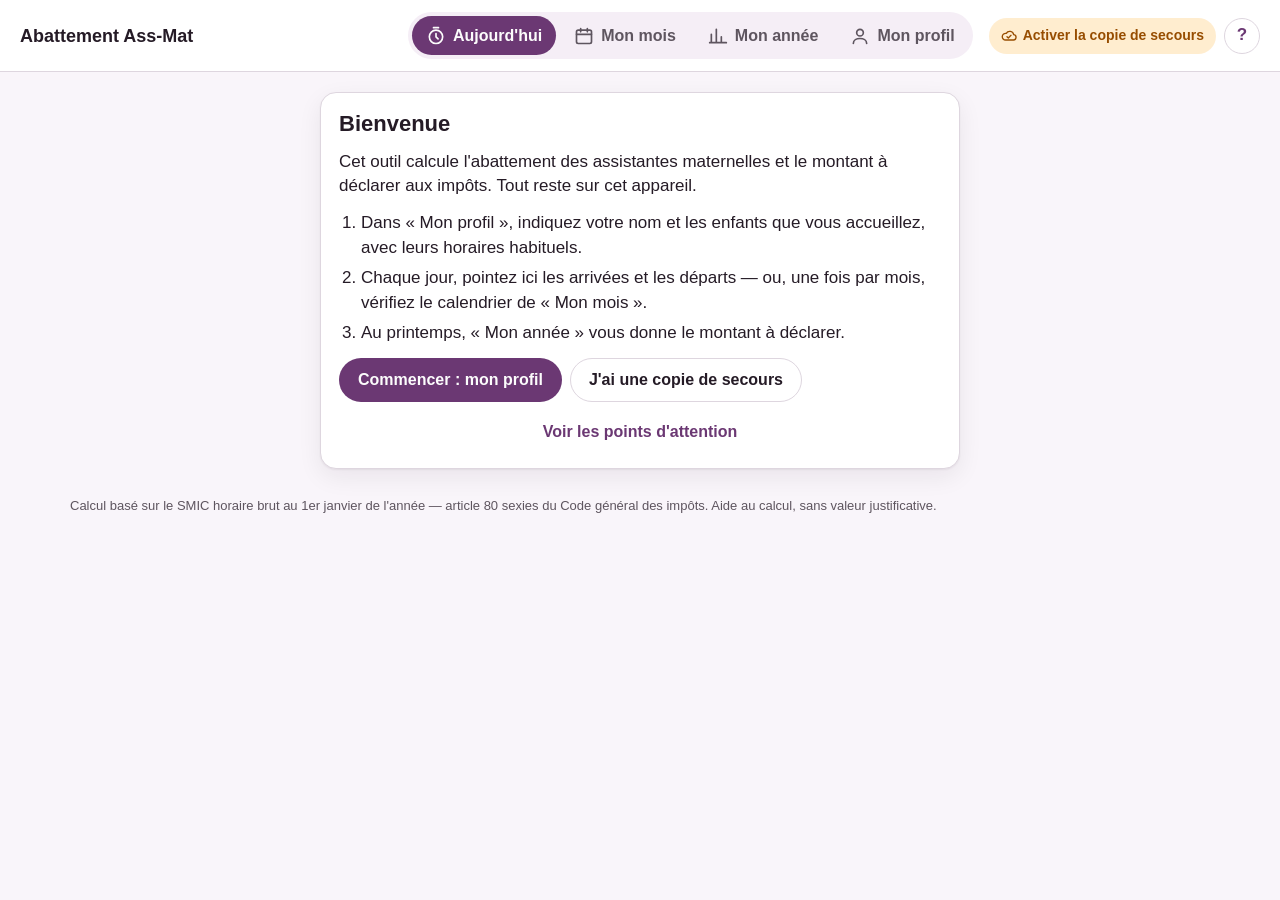
==== index.html @ 83d56698 "feat(fiche): photo de la fiche de présence et « Vérifier le mois » - Mon mois : une fiche recto vers" ====
<!DOCTYPE html>
<html lang="fr">
<head>
  <meta charset="UTF-8" />
  <meta name="viewport" content="width=device-width, initial-scale=1.0, viewport-fit=cover" />
  <title>Abattement Ass-Mat</title>

  <!-- Écran (préfixe = ordre de chargement) ; 90-print.css : documents imprimés -->
  <link rel="stylesheet" href="app/styles/00-vars-base.css" />
  <link rel="stylesheet" href="app/styles/10-shell.css" />
  <link rel="stylesheet" href="app/styles/20-calendar.css" />
  <link rel="stylesheet" href="app/styles/30-month-side.css" />
  <link rel="stylesheet" href="app/styles/35-photos-review.css" />
  <link rel="stylesheet" href="app/styles/40-today.css" />
  <link rel="stylesheet" href="app/styles/50-sheet.css" />
  <link rel="stylesheet" href="app/styles/60-profile-year.css" />
  <link rel="stylesheet" href="app/styles/90-print.css" />

  <!-- PWA : installable, hors-ligne, icônes -->
  <link rel="manifest" href="manifest.webmanifest" />
  <meta name="theme-color" content="#ffffff" media="(prefers-color-scheme: light)" />
  <meta name="theme-color" content="#2b2029" media="(prefers-color-scheme: dark)" />
  <link rel="icon" href="app/assets/icon.svg" type="image/svg+xml" />
  <link rel="apple-touch-icon" href="app/assets/apple-touch-icon.png" />
</head>
<body>

  <!-- En-tête : nom, 4 onglets (ordinateur), copie de secours, aide -->
  <header class="top">
    <span class="brand">Abattement Ass-Mat</span>
    <nav class="tabs" aria-label="Sections">
      <button type="button" data-tab="today">
        <svg class="i" viewBox="0 0 24 24" fill="none" stroke="currentColor" stroke-width="2" stroke-linecap="round" stroke-linejoin="round" aria-hidden="true"><circle cx="12" cy="13" r="8"/><path d="M12 9v4l2.5 2.5M9 2h6"/></svg><span>Aujourd'hui</span>
      </button>
      <button type="button" data-tab="month">
        <svg class="i" viewBox="0 0 24 24" fill="none" stroke="currentColor" stroke-width="2" stroke-linecap="round" stroke-linejoin="round" aria-hidden="true"><rect x="3" y="5" width="18" height="16" rx="2"/><path d="M3 10h18M8 3v4M16 3v4"/></svg><span>Mon mois</span>
      </button>
      <button type="button" data-tab="year">
        <svg class="i" viewBox="0 0 24 24" fill="none" stroke="currentColor" stroke-width="2" stroke-linecap="round" stroke-linejoin="round" aria-hidden="true"><path d="M4 20V10M10 20V4M16 20v-7M22 20H2"/></svg><span>Mon année</span>
      </button>
      <button type="button" data-tab="profile">
        <svg class="i" viewBox="0 0 24 24" fill="none" stroke="currentColor" stroke-width="2" stroke-linecap="round" stroke-linejoin="round" aria-hidden="true"><circle cx="12" cy="8" r="4"/><path d="M4 21c0-4 4-6 8-6s8 2 8 6"/></svg><span>Mon profil</span>
      </button>
    </nav>
    <div class="top-actions">
      <button type="button" class="backup" id="backup-pill">
        <svg viewBox="0 0 24 24" fill="none" stroke="currentColor" stroke-width="2" stroke-linecap="round" stroke-linejoin="round" aria-hidden="true"><path d="M7 18a5 5 0 1 1 .9-9.9A6 6 0 0 1 19 10a4 4 0 0 1-1 8z"/><path d="m9 13 2 2 4-4"/></svg>
        <span class="lbl"></span><span class="lbl-phone"></span>
      </button>
      <button type="button" class="help-btn" id="help-btn" aria-label="Points d'attention" title="Points d'attention">?</button>
    </div>
  </header>

  <!-- Onglet affiché (app/ctrl/*.js) -->
  <main id="main"></main>

  <p class="footer-note">Calcul basé sur le SMIC horaire brut au 1er janvier de l'année — article 80 sexies du Code général des impôts. Aide au calcul, sans valeur justificative.</p>

  <!-- 4 onglets en bas de l'écran (iPhone) -->
  <nav class="bottomtabs" aria-label="Sections">
    <button type="button" data-tab="today">
      <svg viewBox="0 0 24 24" fill="none" stroke="currentColor" stroke-width="2" stroke-linecap="round" stroke-linejoin="round" aria-hidden="true"><circle cx="12" cy="13" r="8"/><path d="M12 9v4l2.5 2.5M9 2h6"/></svg><span>Aujourd'hui</span>
    </button>
    <button type="button" data-tab="month">
      <svg viewBox="0 0 24 24" fill="none" stroke="currentColor" stroke-width="2" stroke-linecap="round" stroke-linejoin="round" aria-hidden="true"><rect x="3" y="5" width="18" height="16" rx="2"/><path d="M3 10h18M8 3v4M16 3v4"/></svg><span>Mon mois</span>
    </button>
    <button type="button" data-tab="year">
      <svg viewBox="0 0 24 24" fill="none" stroke="currentColor" stroke-width="2" stroke-linecap="round" stroke-linejoin="round" aria-hidden="true"><path d="M4 20V10M10 20V4M16 20v-7M22 20H2"/></svg><span>Mon année</span>
    </button>
    <button type="button" data-tab="profile">
      <svg viewBox="0 0 24 24" fill="none" stroke="currentColor" stroke-width="2" stroke-linecap="round" stroke-linejoin="round" aria-hidden="true"><circle cx="12" cy="8" r="4"/><path d="M4 21c0-4 4-6 8-6s8 2 8 6"/></svg><span>Mon profil</span>
    </button>
  </nav>

  <!-- Reprendre une copie de secours (fichier choisi) -->
  <input id="backup-file" type="file" accept=".json,application/json" multiple hidden />
  <input id="photo-file" type="file" accept="image/*" hidden />

  <!-- Document imprimé (seul contenu visible à l'impression, construit au moment d'imprimer) -->
  <div id="print-doc" aria-hidden="true"></div>

  <!-- Modules : l'ordre des <script> fait office de système de modules -->
  <script src="app/config.js"></script>
  <script src="app/lib/utils.js"></script>
  <script src="app/lib/calc.js"></script>
  <script src="app/lib/overtime.js"></script>

  <script src="app/lib/storage/core.js"></script>
  <script src="app/lib/storage/month.js"></script>
  <script src="app/lib/storage/profile.js"></script>
  <script src="app/lib/storage/year-settings.js"></script>
  <script src="app/lib/storage/declared.js"></script>
  <script src="app/lib/storage/sync.js"></script>
  <script src="app/lib/autosave.js"></script>
  <script src="app/lib/image.js"></script>

  <script src="app/lib/compute/children.js"></script>
  <script src="app/lib/compute/year-recap.js"></script>
  <script src="app/lib/compute/month-print.js"></script>
  <script src="app/lib/compute/prefill.js"></script>
  <script src="app/lib/compute/month-view.js"></script>
  <script src="app/lib/compute/punch.js"></script>
  <script src="app/lib/compute/onboarding.js"></script>
  <script src="app/lib/compute/review.js"></script>
  <script src="app/lib/compute/backup-rules.js"></script>
  <script src="app/lib/storage/device.js"></script>
  <script src="app/lib/storage/fiches.js"></script>

  <!-- Rendu (DOM uniquement, jamais de calcul) -->
  <script src="app/lib/render/dom.js"></script>
  <script src="app/lib/render/format.js"></script>
  <script src="app/lib/render/sheet.js"></script>
  <script src="app/lib/render/photo-viewer.js"></script>
  <script src="app/lib/render/overtime-view.js"></script>
  <script src="app/lib/render/calendar.js"></script>
  <script src="app/lib/render/month-panel.js"></script>
  <script src="app/lib/render/fiche-card.js"></script>
  <script src="app/lib/render/review.js"></script>
  <script src="app/lib/render/day-kid.js"></script>
  <script src="app/lib/render/day-sheet.js"></script>
  <script src="app/lib/render/punch-card.js"></script>
  <script src="app/lib/render/today.js"></script>
  <script src="app/lib/render/profile-child.js"></script>
  <script src="app/lib/render/profile.js"></script>
  <script src="app/lib/render/year-view.js"></script>
  <script src="app/lib/render/prepare-year.js"></script>
  <script src="app/lib/render/backup.js"></script>
  <script src="app/lib/render/print-common.js"></script>
  <script src="app/lib/render/print-month.js"></script>
  <script src="app/lib/render/print-year.js"></script>
  <script src="app/lib/render/print-full-year.js"></script>
  <script src="app/lib/render/print-photo.js"></script>

  <!-- Écrans : état, données, gestes -->
  <script src="app/ctrl/ctx.js"></script>
  <script src="app/ctrl/backup.js"></script>
  <script src="app/ctrl/backup-send.js"></script>
  <script src="app/ctrl/backup-folder.js"></script>
  <script src="app/ctrl/backup-import.js"></script>
  <script src="app/ctrl/photos.js"></script>
  <script src="app/ctrl/print.js"></script>
  <script src="app/ctrl/day.js"></script>
  <script src="app/ctrl/review.js"></script>
  <script src="app/ctrl/month-calendar.js"></script>
  <script src="app/ctrl/month.js"></script>
  <script src="app/ctrl/today.js"></script>
  <script src="app/ctrl/profile.js"></script>
  <script src="app/ctrl/profile-edit.js"></script>
  <script src="app/ctrl/year.js"></script>
  <script src="app/app.js"></script>
</body>
</html>
---- app/styles/00-vars-base.css ----
/* ============================================================================
   00-vars-base.css — Couleurs, textes et composants communs
   ----------------------------------------------------------------------------
   Refonte « calendrier » (lot 12, maquette validée le 2026-09-29) : teinte
   Prune (--hue 322) sur fonds OPAQUES — plus de verre ni de flou (lisibilité,
   sobriété). Mode sombre automatique (réglage du téléphone / de l'ordinateur).
   Règle : aucune couleur en dur dans les autres feuilles — uniquement ces
   jetons et ces composants (.card, .btn, .btn-primary, .btn-quiet, .chip…).
   ========================================================================== */

:root{
  --hue: 322;
  --bg: oklch(97.4% .008 var(--hue));
  --surface: oklch(100% 0 0);
  --surface-2: oklch(95.8% .013 var(--hue));
  --ink: oklch(24% .025 var(--hue));
  --muted: oklch(46% .02 var(--hue));
  --line: oklch(88.5% .014 var(--hue));
  --accent: oklch(43% .11 var(--hue));
  --accent-ink: oklch(99% 0 0);
  --accent-soft: oklch(93.5% .035 var(--hue));
  --ok: oklch(46% .12 152);
  --ok-soft: oklch(94.5% .04 152);
  --warn: oklch(50% .13 60);
  --warn-soft: oklch(95.5% .045 75);
  --off: oklch(91.5% .006 var(--hue));
  --scrim: oklch(15% .02 var(--hue) / .45);
  --shadow: 0 1px 2px oklch(20% .02 var(--hue) / .06), 0 8px 24px oklch(20% .02 var(--hue) / .07);
  --shadow-lg: 0 20px 60px oklch(10% .02 var(--hue) / .35);
  --font: -apple-system, BlinkMacSystemFont, "Segoe UI", Roboto, "Helvetica Neue", Arial, sans-serif;
  --r: 16px;
  --r-sm: 10px;
  --maxw: 1180px;
  color-scheme: light;
}
@media (prefers-color-scheme: dark){
  :root{
    --bg: oklch(18.5% .015 var(--hue)); --surface: oklch(23.5% .018 var(--hue)); --surface-2: oklch(27.5% .02 var(--hue));
    --ink: oklch(94% .01 var(--hue)); --muted: oklch(73% .02 var(--hue)); --line: oklch(34% .02 var(--hue));
    --accent: oklch(76% .11 var(--hue)); --accent-ink: oklch(20% .03 var(--hue)); --accent-soft: oklch(33% .06 var(--hue));
    --ok: oklch(78% .13 152); --ok-soft: oklch(30% .05 152); --warn: oklch(82% .12 75); --warn-soft: oklch(32% .05 75);
    --off: oklch(28% .01 var(--hue)); --scrim: oklch(5% .01 var(--hue) / .6);
    --shadow: 0 1px 2px oklch(0% 0 0 / .3), 0 8px 24px oklch(0% 0 0 / .25);
    color-scheme: dark;
  }
}

*{ box-sizing: border-box; }
/* L'attribut `hidden` gagne toujours, même sur un composant qui fixe son display. */
[hidden]{ display: none !important; }

html, body{ margin: 0; padding: 0; }
body{ background: var(--bg); color: var(--ink); font-family: var(--font); font-size: 17px; line-height: 1.45; }
button, input, select{ font: inherit; color: inherit; }
button{ cursor: pointer; }
p{ margin: 0; }
h2{ margin: 0; font-size: 22px; line-height: 1.2; text-wrap: balance; }
h3{ margin: 0; font-size: 18px; line-height: 1.3; }
:is(button, input, select, summary, [tabindex]):focus-visible{ outline: 3px solid var(--accent); outline-offset: 2px; }

.num{ font-variant-numeric: tabular-nums; }
.muted{ color: var(--muted); }
.small{ font-size: 15px; }
.row{ display: flex; flex-wrap: wrap; gap: 8px; align-items: center; }
.big{ font-size: 30px; font-weight: 800; line-height: 1.1; }
.eyebrow{ font-size: 13px; font-weight: 700; letter-spacing: .06em; text-transform: uppercase; color: var(--muted); }
svg.i{ width: 20px; height: 20px; flex: 0 0 auto; }

.card{ background: var(--surface); border: 1px solid var(--line); border-radius: var(--r); padding: 18px; box-shadow: var(--shadow); min-width: 0; display: grid; gap: 10px; align-content: start; }
.card.banner{ background: var(--warn-soft); border-color: transparent; }

/* --- Boutons --------------------------------------------------------------- */
.btn{ display: inline-flex; align-items: center; justify-content: center; gap: 8px; min-height: 44px; padding: 0 18px; border-radius: 999px; border: 1px solid var(--line); background: var(--surface); font-weight: 650; font-size: 16px; text-align: center; }
.btn:hover{ background: var(--surface-2); }
.btn svg{ width: 18px; height: 18px; flex: 0 0 auto; }
.btn-primary{ background: var(--accent); color: var(--accent-ink); border-color: transparent; }
.btn-primary:hover{ background: var(--accent); filter: brightness(1.08); }
.btn[disabled]{ opacity: .45; cursor: not-allowed; }
.btn-quiet{ border: 0; background: transparent; color: var(--accent); padding: 0 8px; min-height: 36px; }
.btn-quiet:hover{ background: var(--accent-soft); }
.btn-big{ min-height: 56px; font-size: 18px; padding: 0 26px; }
.link{ border: 0; background: transparent; color: var(--muted); font-size: 15px; text-decoration: underline; padding: 4px; }

/* --- Pastilles d'état ------------------------------------------------------ */
.chip{ display: inline-flex; align-items: center; gap: 6px; border-radius: 999px; padding: 4px 11px; font-size: 14px; font-weight: 700; white-space: nowrap; }
.chip.done{ background: var(--ok-soft); color: var(--ok); }
.chip.check, .chip.pay, .chip.ready{ background: var(--warn-soft); color: var(--warn); }
.chip.empty, .chip.future{ background: var(--surface-2); color: var(--muted); }

/* --- Champs ---------------------------------------------------------------- */
input[type="time"], input[type="date"], input[type="text"], select{ border: 1px solid var(--line); border-radius: var(--r-sm); padding: 8px 10px; background: var(--surface); font-size: 17px; min-width: 0; }
.field{ display: grid; gap: 4px; }
.field label{ font-weight: 650; font-size: 15px; }
.field .help{ font-size: 14px; color: var(--muted); }
.fields{ display: grid; grid-template-columns: repeat(auto-fit, minmax(170px, 1fr)); gap: 10px; }
.fields input{ width: 100%; }
.check{ display: flex; gap: 10px; align-items: flex-start; font-size: 16px; }
.check input{ width: 20px; height: 20px; margin-top: 2px; accent-color: var(--accent); flex: 0 0 auto; }
.money{ display: flex; align-items: center; border: 1px solid var(--line); border-radius: var(--r-sm); background: var(--surface); padding: 0 12px; }
.money input{ border: 0; background: transparent; padding: 10px 0; width: 100%; min-width: 0; font-size: 17px; outline: none; }
.money:focus-within{ outline: 3px solid var(--accent); outline-offset: 1px; }
.money span{ white-space: nowrap; color: var(--muted); }
.parsed{ font-size: 14px; color: var(--ok); font-weight: 600; min-height: 1.2em; }
.parsed.err{ color: var(--warn); }

dl.kv{ display: grid; grid-template-columns: minmax(0, 1fr) auto; gap: 6px 12px; margin: 0; font-size: 15px; }
dl.kv dt{ color: var(--muted); }
dl.kv dd{ margin: 0; font-weight: 650; text-align: right; }

.sr-only{ position: absolute !important; width: 1px !important; height: 1px !important; padding: 0 !important; margin: -1px !important; overflow: hidden !important; clip: rect(0, 0, 0, 0) !important; white-space: nowrap !important; border: 0 !important; }
---- app/styles/10-shell.css ----
/* ============================================================================
   10-shell.css — En-tête, 4 onglets, zone principale
   ----------------------------------------------------------------------------
   Ordinateur : onglets en haut. iPhone (≤ 640 px) : onglets en bas, fixés,
   au-dessus de la barre d'accueil (safe-area).
   ========================================================================== */

.top{ position: sticky; top: 0; z-index: 20; display: flex; align-items: center; gap: 16px; padding: 12px 20px; padding-top: calc(12px + env(safe-area-inset-top, 0px)); border-bottom: 1px solid var(--line); background: var(--surface); flex-wrap: wrap; }
.brand{ font-weight: 800; font-size: 18px; margin-right: auto; }
.tabs{ display: flex; gap: 4px; background: var(--surface-2); padding: 4px; border-radius: 999px; flex-wrap: wrap; }
.tabs button{ display: inline-flex; align-items: center; gap: 7px; border: 0; background: transparent; padding: 8px 14px; border-radius: 999px; font-weight: 650; font-size: 16px; color: var(--muted); }
.tabs button[aria-current="page"]{ background: var(--accent); color: var(--accent-ink); }
.top-actions{ display: flex; align-items: center; gap: 8px; }

.backup{ display: inline-flex; align-items: center; gap: 6px; font-size: 14px; font-weight: 600; color: var(--ok); background: var(--ok-soft); border: 0; border-radius: 999px; padding: 6px 12px; min-height: 36px; }
.backup svg{ width: 16px; height: 16px; flex: 0 0 auto; }
.backup.is-warn{ color: var(--warn); background: var(--warn-soft); }
.backup .lbl-phone{ display: none; }
.help-btn{ width: 36px; height: 36px; border-radius: 50%; border: 1px solid var(--line); background: var(--surface); font-weight: 800; color: var(--accent); }

main{ max-width: var(--maxw); margin: 0 auto; padding: 20px; display: grid; gap: 18px; align-content: start; }
.bottomtabs{ display: none; }

.footer-note{ max-width: var(--maxw); margin: 0 auto; padding: 8px 20px 28px; color: var(--muted); font-size: 13px; }
/* Mise en route, vérification du mois : plein écran, sans les onglets. */
body.is-focus .top .tabs, body.is-focus .bottomtabs{ display: none; }

@media (max-width: 640px){
  .top{ padding: 10px 14px; padding-top: calc(10px + env(safe-area-inset-top, 0px)); gap: 10px; }
  .top .tabs{ display: none; }
  .backup .lbl{ display: none; }
  .backup .lbl-phone{ display: inline; font-size: 13px; }
  main{ padding: 14px 12px calc(96px + env(safe-area-inset-bottom, 0px)); gap: 14px; }
  .card{ padding: 14px; }
  h2{ font-size: 21px; }
  .footer-note{ display: none; }
  .bottomtabs{ display: grid; grid-template-columns: repeat(4, 1fr); position: fixed; left: 0; right: 0; bottom: 0; z-index: 20; background: var(--surface); border-top: 1px solid var(--line); padding: 6px 4px calc(6px + env(safe-area-inset-bottom, 0px)); }
  .bottomtabs button{ border: 0; background: transparent; display: grid; justify-items: center; gap: 2px; padding: 6px 2px; font-size: 12.5px; font-weight: 650; color: var(--muted); border-radius: 10px; }
  .bottomtabs button svg{ width: 24px; height: 24px; }
  .bottomtabs button[aria-current="page"]{ color: var(--accent); }
  body.is-focus main{ padding-bottom: calc(16px + env(safe-area-inset-bottom, 0px)); }
}
---- app/styles/20-calendar.css ----
/* ============================================================================
   20-calendar.css — Mon mois : calendrier (lundi → vendredi + samedis saisis)
   ----------------------------------------------------------------------------
   Chaque jour montre ce qui diffère des horaires habituels. Sur iPhone, les
   prénoms deviennent des pastilles d'initiales.
   ========================================================================== */

.month-layout{ display: grid; grid-template-columns: minmax(0, 1fr) 340px; gap: 18px; align-items: start; }
.month-head{ display: flex; align-items: center; gap: 10px; flex-wrap: wrap; }
.month-head h2{ min-width: 0; }
.month-head .chip{ margin-left: auto; }
.nav-btn{ width: 44px; height: 44px; border-radius: 50%; border: 1px solid var(--line); background: var(--surface); display: inline-grid; place-items: center; }
.nav-btn svg{ width: 20px; height: 20px; }
.nav-btn[disabled]{ opacity: .35; cursor: not-allowed; }

.legend{ display: flex; flex-wrap: wrap; gap: 6px 16px; font-size: 14px; color: var(--muted); }
.legend span{ display: inline-flex; align-items: center; gap: 6px; }
.sw{ width: 14px; height: 14px; border-radius: 4px; border: 1px solid var(--line); background: var(--surface); display: inline-block; }
.sw.mod{ border: 2px solid var(--accent); }
.sw.pt{ background: var(--ok-soft); border-color: var(--ok); }
.sw.off{ background: repeating-linear-gradient(135deg, var(--off) 0 3px, var(--surface) 3px 6px); }
.sw.fer{ background: var(--warn-soft); }

.dow{ display: grid; grid-template-columns: repeat(5, minmax(0, 1fr)); gap: 8px; font-size: 14px; font-weight: 700; color: var(--muted); text-transform: uppercase; letter-spacing: .05em; padding: 4px 2px 0; }
.week{ display: grid; gap: 6px; }
.week-head{ display: flex; align-items: center; justify-content: space-between; gap: 8px; font-size: 15px; color: var(--muted); min-height: 36px; }
.week-head b{ color: var(--ink); font-weight: 650; }
.short{ display: none; }
.days{ display: grid; grid-template-columns: repeat(5, minmax(0, 1fr)); gap: 8px; }

.day{ text-align: left; border: 1px solid var(--line); background: var(--surface); border-radius: 12px; padding: 8px 10px 10px; min-height: 92px; display: flex; flex-direction: column; gap: 3px; min-width: 0; }
.day:hover{ border-color: var(--accent); }
.day .n{ font-weight: 800; font-size: 18px; display: flex; align-items: center; gap: 6px; flex-wrap: wrap; }
.tag{ font-size: 12.5px; font-weight: 700; color: var(--accent); background: var(--accent-soft); border-radius: 6px; padding: 1px 6px; }
.tag.pt{ color: var(--ok); background: var(--ok-soft); }
.tag.now{ color: var(--warn); background: var(--warn-soft); }
.tag.plan{ color: var(--muted); background: var(--surface-2); }
.day .kl{ font-size: 14px; line-height: 1.3; white-space: nowrap; overflow: hidden; text-overflow: ellipsis; }
.day .kl.abs, .day .kl.meet{ color: var(--muted); }
.day .kl.chg{ color: var(--accent); font-weight: 650; }
.day .sub{ font-size: 13.5px; color: var(--muted); }
.day .dots{ display: none; gap: 3px; flex-wrap: wrap; justify-content: center; }
.dot{ width: 22px; height: 22px; border-radius: 50%; display: inline-grid; place-items: center; font-size: 12px; font-weight: 800; background: var(--surface-2); color: var(--ink); }
.dot.chg{ background: var(--accent); color: var(--accent-ink); }
.dot.abs{ background: transparent; border: 1.5px dashed var(--muted); color: var(--muted); }
.dot.rel{ background: transparent; border: 1.5px solid var(--accent); color: var(--accent); }
.day.is-mod{ border: 2px solid var(--accent); padding: 7px 9px 9px; }
.day.is-pt{ border-color: var(--ok); }
.day.is-future{ opacity: .7; }
.day.is-off{ background: repeating-linear-gradient(135deg, var(--off) 0 8px, var(--surface) 8px 16px); }
.day.is-fer{ background: var(--warn-soft); }
.day.pad{ visibility: hidden; }

.saturdays{ display: grid; gap: 6px; }
.saturdays .days{ grid-template-columns: repeat(auto-fill, minmax(150px, 1fr)); }
.empty-month{ text-align: center; padding: 26px 12px; display: grid; gap: 12px; justify-items: center; }
.empty-month p{ max-width: 48ch; }

@media (max-width: 900px){
  .month-layout{ grid-template-columns: minmax(0, 1fr); }
}
@media (max-width: 640px){
  .days, .dow{ gap: 5px; }
  .day{ min-height: 64px; padding: 6px 4px 8px; align-items: center; text-align: center; }
  .day.is-mod{ padding: 5px 3px 7px; }
  .day .n{ font-size: 17px; justify-content: center; }
  .day .tag, .day .kl{ display: none; }
  .day .dots{ display: flex; }
  .day .sub{ font-size: 12px; line-height: 1.2; }
  .dow{ font-size: 13px; text-align: center; }
  .long{ display: none; }
  .short{ display: inline; }
  .legend{ font-size: 13.5px; gap: 4px 12px; }
}
---- app/styles/30-month-side.css ----
/* ============================================================================
   30-month-side.css — Mon mois : colonne « À faire », résultat, heures sup.
   ========================================================================== */

.side{ display: grid; gap: 16px; position: sticky; top: 84px; }
.step{ display: grid; grid-template-columns: 30px minmax(0, 1fr); gap: 10px; align-items: start; }
.step .mk{ width: 30px; height: 30px; border-radius: 50%; display: grid; place-items: center; font-weight: 800; font-size: 15px; background: var(--surface-2); color: var(--muted); }
.step.is-done .mk{ background: var(--ok); color: var(--surface); }
.step .body{ display: grid; gap: 6px; min-width: 0; }
.step .body > p{ font-size: 15px; color: var(--muted); }

/* --- Explication des heures supplémentaires -------------------------------- */
.why{ border-radius: 12px; background: var(--surface-2); padding: 10px 12px; font-size: 15px; display: grid; gap: 4px; }
.why.is-hs{ background: var(--warn-soft); }
.why .verdict{ font-weight: 700; }
.why.is-hs .verdict{ color: var(--warn); }
details.hsd summary{ cursor: pointer; font-weight: 650; color: var(--accent); font-size: 15px; }
.hsday{ display: grid; gap: 4px; padding: 10px 0; border-top: 1px solid var(--line); font-size: 15px; }
.hsday .hd{ display: flex; justify-content: space-between; gap: 10px; font-weight: 650; }
.hsday .hd .v{ white-space: nowrap; }
.hsday .hd .v.has{ color: var(--warn); }
.hsday .ln{ color: var(--muted); font-size: 14.5px; }

@media (max-width: 900px){
  .side{ position: static; }
}
---- app/styles/35-photos-review.css ----
/* ============================================================================
   35-photos-review.css — Photos de la fiche de présence, « Vérifier le mois »
   ----------------------------------------------------------------------------
   Miniatures recto / verso (Mon mois), visionneuse avec zoom, vérification
   semaine par semaine : la photo à gauche sur ordinateur, au-dessus sur
   iPhone. Uniquement les jetons de 00-vars-base.css.
   ========================================================================== */

/* --- Fiche du mois : une ligne par face --------------------------------------- */
.fslot{ display: flex; gap: 12px; align-items: flex-start; }
.fslot-txt{ display: grid; gap: 4px; min-width: 0; }
.fthumb{ width: 72px; height: 92px; border-radius: 8px; border: 1px solid var(--line); overflow: hidden; flex: 0 0 auto; padding: 0; background: var(--surface-2); }
.fthumb img{ width: 100%; height: 100%; object-fit: cover; display: block; }
.fthumb.is-empty{ display: grid; place-items: center; color: var(--muted); }
.fthumb.is-empty svg{ width: 26px; height: 26px; }

/* --- Visionneuse : glisser pour déplacer, pincer ou − / + pour zoomer --------- */
.pv{ display: grid; gap: 6px; min-width: 0; }
.pv-pane{ overflow: auto; max-height: 62vh; border-radius: var(--r-sm); background: var(--surface-2); touch-action: pan-x pan-y; overscroll-behavior: contain; }
.pv-pane img{ display: block; width: 100%; max-width: none; user-select: none; -webkit-user-select: none; }
.pv-tools{ display: flex; align-items: center; justify-content: center; gap: 10px; }
.pv-btn{ width: 44px; height: 44px; border-radius: 50%; border: 1px solid var(--line); background: var(--surface); font-size: 22px; font-weight: 700; line-height: 1; }
.pv-zoom{ min-width: 4.5em; text-align: center; font-size: 14px; color: var(--muted); }
.pv-full .pv-pane{ max-height: 72vh; }

/* --- Choix à deux ou trois boutons (recto / verso, haut / bas) --------------- */
.seg{ display: inline-flex; background: var(--surface-2); border-radius: 999px; padding: 3px; }
.seg button{ border: 0; background: transparent; border-radius: 999px; padding: 6px 14px; min-height: 36px; font-weight: 650; font-size: 15px; color: var(--muted); }
.seg button[aria-pressed="true"]{ background: var(--surface); color: var(--ink); box-shadow: var(--shadow); }

/* --- Vérifier le mois ---------------------------------------------------------- */
.rv{ display: grid; gap: 14px; min-width: 0; }
.rv-head{ display: grid; gap: 6px; }
.rv-row{ display: flex; justify-content: space-between; align-items: center; gap: 8px; }
.rv-bars{ display: grid; gap: 4px; }
.rv-bars span{ height: 5px; border-radius: 3px; background: var(--surface-2); }
.rv-bars span.on{ background: var(--accent); }
.rv-body{ display: grid; grid-template-columns: minmax(0, 1.1fr) minmax(0, 1fr); gap: 16px; align-items: start; }
.rv-photo{ display: grid; gap: 8px; background: var(--surface); border: 1px solid var(--line); border-radius: var(--r); padding: 10px; position: sticky; top: 84px; min-width: 0; }
.rv-tools{ display: flex; justify-content: space-between; gap: 6px; flex-wrap: wrap; }
.rv-missing{ display: grid; gap: 10px; justify-items: start; padding: 12px 4px; }
.rv-list{ display: grid; gap: 8px; align-content: start; min-width: 0; }
.rv-day{ display: grid; grid-template-columns: 7em minmax(0, 1fr) auto; gap: 8px; align-items: center; min-height: 52px; text-align: left; border: 1px solid var(--line); background: var(--surface); border-radius: 12px; padding: 10px 12px; font-size: 15px; }
.rv-day:hover{ background: var(--surface-2); }
.rv-day.is-mod{ border: 2px solid var(--accent); padding: 9px 11px; }
.rv-d{ font-weight: 800; }
.rv-tag{ font-size: 12px; font-weight: 700; color: var(--accent); }
.rv-foot{ display: flex; justify-content: flex-end; gap: 8px; flex-wrap: wrap; }
.rv-end{ max-width: 560px; width: 100%; margin: 0 auto; }

@media (max-width: 640px){
  .rv-body{ grid-template-columns: minmax(0, 1fr); gap: 12px; }
  .rv-photo{ position: static; padding: 8px; }
  .rv-photo .pv-pane{ max-height: 40vh; }
  .rv-day{ grid-template-columns: 5.6em minmax(0, 1fr) auto; }
  .rv-foot{ display: grid; }
  .rv-foot .btn-primary{ order: -1; }
}
---- app/styles/40-today.css ----
/* ============================================================================
   40-today.css — Aujourd'hui : la pointeuse
   ========================================================================== */

.today{ display: grid; gap: 14px; max-width: 640px; width: 100%; margin: 0 auto; }
.clockbar{ display: flex; align-items: baseline; gap: 12px; flex-wrap: wrap; }
.clock{ font-size: 30px; font-weight: 800; font-variant-numeric: tabular-nums; }
.pk{ display: grid; gap: 10px; }
.pk-top{ display: flex; align-items: baseline; gap: 10px; flex-wrap: wrap; }
.pk-top b{ font-size: 20px; }
.pk-top .muted{ font-size: 15px; }
.pk .times{ display: flex; align-items: center; gap: 8px; flex-wrap: wrap; font-size: 16px; }
.pk.is-abs{ background: var(--surface-2); }
.rel-form{ display: flex; gap: 8px; flex-wrap: wrap; align-items: center; }
.rel-form input{ flex: 1 1 160px; }
.welcome{ display: grid; gap: 12px; }
.welcome ol{ margin: 0; padding-left: 22px; display: grid; gap: 6px; }

@media (max-width: 640px){
  .clock{ font-size: 26px; }
}
---- app/styles/50-sheet.css ----
/* ============================================================================
   50-sheet.css — Fenêtres (fiche du jour, préparer l'année, copie de
   secours, points d'attention) et message du bas
   ----------------------------------------------------------------------------
   Ordinateur : fenêtre centrée. iPhone : feuille qui monte du bas.
   ========================================================================== */

.scrim{ position: fixed; inset: 0; background: var(--scrim); z-index: 40; }
.dlg{ position: fixed; z-index: 41; left: 50%; top: 50%; transform: translate(-50%, -50%); width: min(580px, calc(100vw - 32px)); max-height: calc(100vh - 48px); overflow-y: auto; background: var(--surface); border-radius: 20px; box-shadow: var(--shadow-lg); padding: 20px; display: grid; gap: 14px; }
.dlg:focus{ outline: none; }
.dlg-body{ display: grid; gap: 14px; min-width: 0; }
.dlg.is-wide{ width: min(880px, calc(100vw - 32px)); }
.dlg-head{ display: flex; align-items: center; gap: 10px; }
.dlg-head h3{ font-size: 21px; margin-right: auto; }
.close{ width: 40px; height: 40px; border-radius: 50%; border: 1px solid var(--line); background: var(--surface); display: grid; place-items: center; flex: 0 0 auto; }
.close svg{ width: 18px; height: 18px; }
.dlg-foot{ display: flex; justify-content: space-between; align-items: center; gap: 10px; flex-wrap: wrap; border-top: 1px solid var(--line); padding-top: 12px; }
.dlg iframe{ width: 100%; height: min(70vh, 720px); border: 0; display: block; }
.hr{ border: 0; border-top: 1px solid var(--line); margin: 4px 0; width: 100%; }
.ios-steps{ margin: 0; padding-left: 22px; display: grid; gap: 8px; font-size: 16px; }

/* --- Fiche du jour : un bloc par enfant ------------------------------------ */
.kid{ border: 1px solid var(--line); border-radius: 14px; padding: 12px 14px; display: grid; gap: 10px; }
.kid-top{ display: flex; align-items: center; gap: 10px; flex-wrap: wrap; }
.kid-top b{ font-size: 18px; margin-right: auto; }
.kid .calc{ font-size: 15px; color: var(--muted); }
.kid .calc b{ color: var(--ink); }
.kid .usual{ font-size: 14px; color: var(--accent); }
.kid .warn-line, .warn-line{ font-size: 15px; color: var(--warn); font-weight: 650; }
.pa{ display: inline-flex; background: var(--surface-2); border-radius: 999px; padding: 3px; }
.pa button{ border: 0; background: transparent; border-radius: 999px; padding: 6px 14px; font-weight: 650; font-size: 15px; color: var(--muted); }
.pa button[aria-pressed="true"]{ background: var(--surface); color: var(--ink); box-shadow: var(--shadow); }
.slot{ display: flex; align-items: center; gap: 8px; flex-wrap: wrap; }

/* --- Message du bas (avec « Annuler ») ------------------------------------- */
.toast{ position: fixed; left: 50%; transform: translateX(-50%); bottom: calc(24px + env(safe-area-inset-bottom, 0px)); z-index: 50; background: var(--ink); color: var(--bg); border-radius: 14px; padding: 12px 14px 12px 18px; display: flex; align-items: center; gap: 12px; box-shadow: var(--shadow); width: max-content; max-width: calc(100vw - 32px); font-size: 15px; }
.toast button{ border: 0; background: transparent; color: var(--bg); font-weight: 800; text-decoration: underline; padding: 6px; white-space: nowrap; }

@media (max-width: 640px){
  .dlg, .dlg.is-wide{ left: 0; right: 0; top: auto; bottom: 0; transform: none; width: 100%; max-height: 90vh; border-radius: 22px 22px 0 0; padding: 16px 14px calc(16px + env(safe-area-inset-bottom, 0px)); }
  .toast{ bottom: calc(84px + env(safe-area-inset-bottom, 0px)); }
}
---- app/styles/60-profile-year.css ----
/* ============================================================================
   60-profile-year.css — Mon profil et Mon année
   ========================================================================== */

/* --- Mon profil ------------------------------------------------------------ */
.two{ display: grid; grid-template-columns: repeat(2, minmax(0, 1fr)); gap: 18px; }
.tpl{ width: 100%; border-collapse: collapse; font-size: 15px; }
.tpl th, .tpl td{ padding: 7px 8px; border-bottom: 1px solid var(--line); text-align: left; white-space: nowrap; }
.tpl th{ color: var(--muted); font-weight: 650; }
.scroll-x{ overflow-x: auto; }
.child{ border: 1px solid var(--line); border-radius: 14px; padding: 14px; display: grid; gap: 10px; }
.child.is-gone{ background: var(--surface-2); }
.child-top{ display: flex; align-items: baseline; gap: 10px; flex-wrap: wrap; }
.child-top b{ font-size: 19px; }
.hist{ font-size: 14.5px; color: var(--muted); }
.hist.next{ color: var(--accent); }
.edit{ border-top: 1px dashed var(--line); padding-top: 10px; display: grid; gap: 10px; }
.wk{ display: grid; grid-template-columns: 90px repeat(2, minmax(0, 150px)); gap: 6px 8px; align-items: center; font-size: 15px; }
.plain{ margin: 0; padding-left: 20px; font-size: 15px; }
.plain li{ margin: 4px 0; }

/* --- Mon année ------------------------------------------------------------- */
.years{ display: flex; gap: 8px; flex-wrap: wrap; }
.years .btn[aria-pressed="true"]{ background: var(--accent); color: var(--accent-ink); border-color: transparent; }
.declare{ display: grid; gap: 8px; background: var(--accent); color: var(--accent-ink); border-radius: var(--r); padding: 22px; box-shadow: var(--shadow); }
.declare .eyebrow{ color: inherit; opacity: .85; }
.declare .amt{ font-size: clamp(34px, 6vw, 46px); font-weight: 800; line-height: 1.05; }
.declare p{ max-width: 62ch; }
.declare .box{ display: inline-block; border: 2px solid currentColor; border-radius: 8px; padding: 0 8px; font-weight: 800; }
.declare .check input{ accent-color: var(--accent-ink); }
.tiles{ display: grid; grid-template-columns: repeat(4, minmax(0, 1fr)); gap: 10px; }
.tile{ text-align: left; border: 1px solid var(--line); background: var(--surface); border-radius: 14px; padding: 12px 14px; display: grid; gap: 6px; min-width: 0; align-content: start; }
.tile:hover{ border-color: var(--accent); }
.tile .mn{ font-weight: 750; }
.tile .fig{ font-size: 14px; color: var(--muted); }
.tile.is-cur{ border: 2px solid var(--accent); padding: 11px 13px; }
.compare{ display: grid; grid-template-columns: repeat(2, minmax(0, 1fr)); gap: 10px; }
.regime{ border: 1px solid var(--line); border-radius: 14px; padding: 12px 14px; display: grid; gap: 4px; }
.regime.is-win{ border: 2px solid var(--ok); background: var(--ok-soft); }
.regime .v{ font-size: 22px; font-weight: 800; }

@media (max-width: 640px){
  .two, .compare{ grid-template-columns: minmax(0, 1fr); }
  .tiles{ grid-template-columns: repeat(2, minmax(0, 1fr)); }
  .wk{ grid-template-columns: 70px repeat(2, minmax(0, 1fr)); }
}
---- app/styles/90-print.css ----
/* ============================================================================
   90-print.css — Impression / PDF
   ----------------------------------------------------------------------------
   Principe : on n'imprime plus l'écran. app.js génère un document dédié dans
   #print-doc (relevé mensuel ou récap annuel selon la vue), seul contenu
   visible à l'impression. À l'écran, #print-doc est masqué.
   ========================================================================== */

/* Écran : le gabarit n'existe qu'à l'impression */
#print-doc{ display: none; }

@media print{

  @page{
    size: A4;
    margin: 14mm 12mm;
  }

  /* Toute l'application disparaît ; seul le document reste */
  body > :not(#print-doc){ display: none !important; }
  #print-doc{ display: block !important; }

  html, body{
    background: #fff;
    font-size: 12.5px;
  }

  /* --- Feuille ------------------------------------------------------------ */

  #print-doc .sheet{
    font-family: Charter, Georgia, "Times New Roman", serif;
    font-size: 12.5px;
    line-height: 1.45;
    color: #111;
  }

  /* Plusieurs .sheet (dossier complet, ou relevé suivi des photos de la
     fiche de présence) : une par page. */
  #print-doc .sheet + .sheet{
    break-before: page;
    page-break-before: always;
  }

  #print-doc .num{ font-variant-numeric: tabular-nums; }

  /* Photo de la fiche de présence (render/print-photo.js) */
  #print-doc .sheet-photo img{
    display: block;
    width: 100%;
    max-height: 230mm;
    object-fit: contain;
    margin: 0 auto 10px;
    border: 1px solid #111;
  }

  /* --- En-tête d'identité ------------------------------------------------- */

  #print-doc .doc-head{
    display: flex;
    justify-content: space-between;
    align-items: flex-start;
    gap: 20px;
    border-bottom: 3px double #111;
    padding-bottom: 12px;
    margin-bottom: 16px;
  }

  #print-doc .doc-who strong{ display: block; font-size: 15px; }
  #print-doc .doc-who span{ display: block; font-size: 11.5px; }

  #print-doc .doc-what{ text-align: right; }
  #print-doc .doc-type{
    font-family: system-ui, sans-serif;
    font-size: 9.5px;
    font-weight: 700;
    letter-spacing: .12em;
    text-transform: uppercase;
  }
  #print-doc .doc-period{ font-size: 17px; font-weight: 700; }

  /* --- Tableau document --------------------------------------------------- */

  #print-doc .doc-table{
    width: 100%;
    border-collapse: collapse;
    font-size: 12px;
  }

  #print-doc .doc-table thead{ display: table-header-group; }
  #print-doc .doc-table tr{ break-inside: avoid; page-break-inside: avoid; }

  #print-doc .doc-table th{
    border-bottom: 1.5px solid #111;
    text-align: left;
    padding: 4px 6px;
    font-family: system-ui, sans-serif;
    font-size: 9.5px;
    font-weight: 700;
    letter-spacing: .08em;
    text-transform: uppercase;
  }

  #print-doc .doc-table td{
    border-bottom: 1px solid #c9c9c4;
    padding: 4px 6px;
    vertical-align: top;
  }

  #print-doc .doc-table th.r,
  #print-doc .doc-table td.r{
    text-align: right;
    font-variant-numeric: tabular-nums;
  }

  #print-doc td.doc-day{ white-space: nowrap; }

  #print-doc tr.doc-week td{
    font-family: system-ui, sans-serif;
    font-size: 9.5px;
    font-weight: 700;
    letter-spacing: .06em;
    text-transform: uppercase;
    border-bottom: 1px solid #111;
    padding-top: 10px;
  }

  #print-doc tr.doc-subtotal td{
    border-top: 1.5px solid #111;
    border-bottom: none;
    font-weight: 700;
    padding-top: 6px;
  }

  #print-doc tr.doc-total td{
    border-top: 2px solid #111;
    border-bottom: none;
    font-weight: 700;
    padding-top: 8px;
  }

  /* --- Encadré « case 1AJ » (récap annuel) -------------------------------- */

  #print-doc .doc-declare{
    display: flex;
    justify-content: space-between;
    align-items: center;
    gap: 16px;
    border: 2px solid #111;
    padding: 12px 16px;
    margin: 0 0 16px 0;
    break-inside: avoid;
  }

  #print-doc .doc-declare .lab{ font-size: 12px; max-width: 62%; }
  #print-doc .doc-declare .amt{
    font-size: 22px;
    font-weight: 800;
    white-space: nowrap;
    font-variant-numeric: tabular-nums;
  }

  /* --- Synthèse + règles --------------------------------------------------- */

  #print-doc .doc-grid{
    display: grid;
    grid-template-columns: 1.2fr .8fr;
    gap: 22px;
    margin-top: 20px;
    break-inside: avoid;
  }

  #print-doc .doc-synth h3{
    margin: 0 0 8px;
    font-size: 13px;
  }

  #print-doc .doc-synth .row{
    display: flex;
    flex-wrap: nowrap;      /* .row existe aussi à l'écran (00-vars-base.css) */
    align-items: baseline;
    justify-content: space-between;
    gap: 12px;
    padding: 3px 0;
  }

  #print-doc .doc-synth .row.final{
    border-top: 2px solid #111;
    margin-top: 6px;
    padding-top: 7px;
    font-weight: 700;
    font-size: 14px;
  }

  #print-doc .doc-rules{
    border: 1px solid #111;
    padding: 10px 12px;
    font-size: 11px;
  }

  #print-doc .doc-rules h4{
    margin: 0 0 6px;
    font-family: system-ui, sans-serif;
    font-size: 9.5px;
    font-weight: 700;
    letter-spacing: .1em;
    text-transform: uppercase;
  }

  #print-doc .doc-rules p{ margin: 0 0 4px; }

  /* --- Divers -------------------------------------------------------------- */

  #print-doc .doc-empty{
    margin: 20px 0;
    font-style: italic;
  }

  #print-doc .doc-foot{
    margin-top: 22px;
    padding-top: 8px;
    border-top: 1px solid #c9c9c4;
    font-size: 9.5px;
  }
}
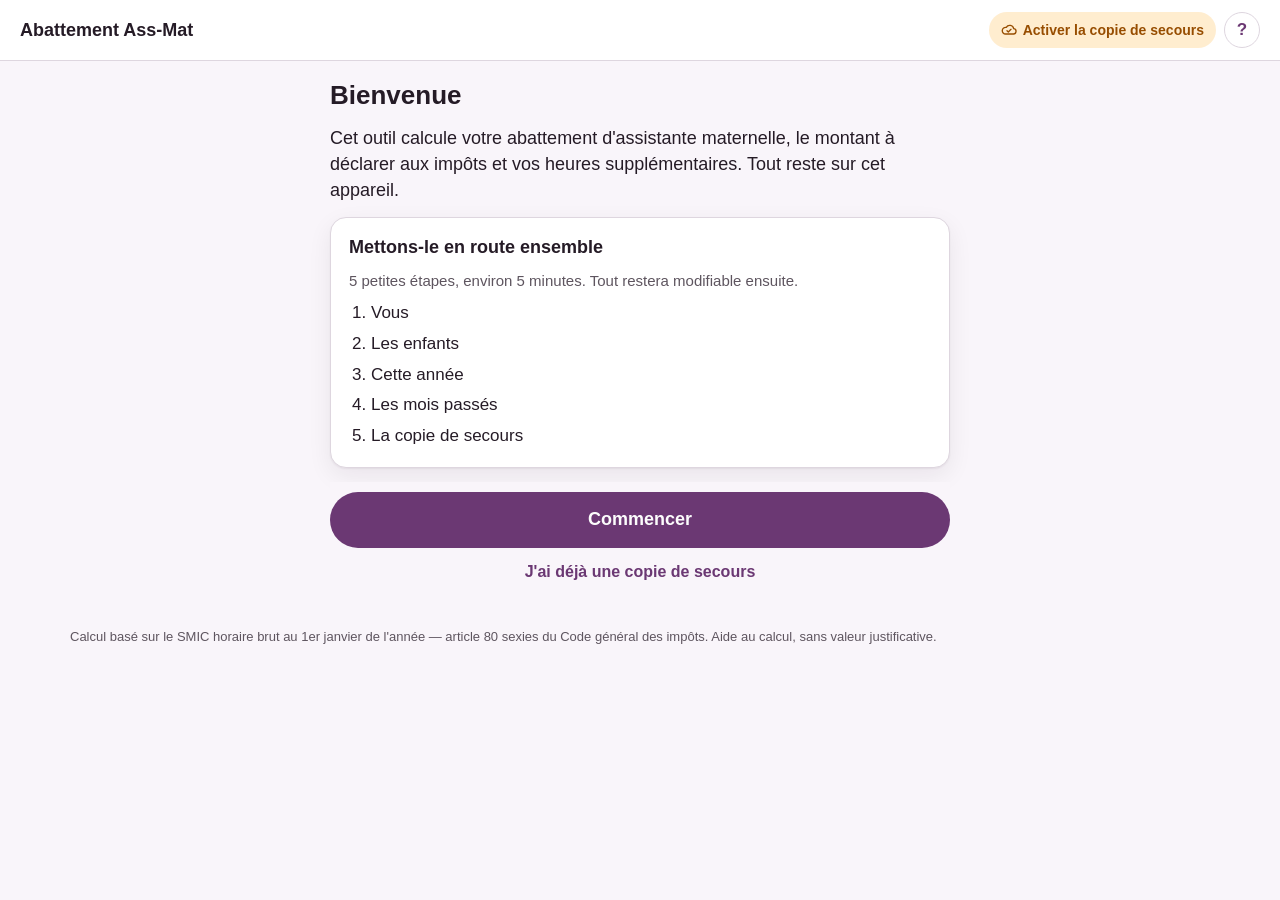
==== commit f315ef49: "feat(mise-en-route): mise en route guidée et bulles d'aide Premier lancement (aucune donnée) : plein" ====
--- a/index.html
+++ b/index.html
@@ -14,6 +14,7 @@
   <link rel="stylesheet" href="app/styles/40-today.css" />
   <link rel="stylesheet" href="app/styles/50-sheet.css" />
   <link rel="stylesheet" href="app/styles/60-profile-year.css" />
+  <link rel="stylesheet" href="app/styles/70-onboarding.css" />
   <link rel="stylesheet" href="app/styles/90-print.css" />
 
   <!-- PWA : installable, hors-ligne, icônes -->
@@ -110,6 +111,7 @@
   <script src="app/lib/render/dom.js"></script>
   <script src="app/lib/render/format.js"></script>
   <script src="app/lib/render/sheet.js"></script>
+  <script src="app/lib/render/tip.js"></script>
   <script src="app/lib/render/photo-viewer.js"></script>
   <script src="app/lib/render/overtime-view.js"></script>
   <script src="app/lib/render/calendar.js"></script>
@@ -125,6 +127,9 @@
   <script src="app/lib/render/year-view.js"></script>
   <script src="app/lib/render/prepare-year.js"></script>
   <script src="app/lib/render/backup.js"></script>
+  <script src="app/lib/render/onboarding.js"></script>
+  <script src="app/lib/render/onb-kids.js"></script>
+  <script src="app/lib/render/onb-steps.js"></script>
   <script src="app/lib/render/print-common.js"></script>
   <script src="app/lib/render/print-month.js"></script>
   <script src="app/lib/render/print-year.js"></script>
@@ -133,6 +138,7 @@
 
   <!-- Écrans : état, données, gestes -->
   <script src="app/ctrl/ctx.js"></script>
+  <script src="app/ctrl/shell.js"></script>
   <script src="app/ctrl/backup.js"></script>
   <script src="app/ctrl/backup-send.js"></script>
   <script src="app/ctrl/backup-folder.js"></script>
@@ -147,6 +153,9 @@
   <script src="app/ctrl/profile.js"></script>
   <script src="app/ctrl/profile-edit.js"></script>
   <script src="app/ctrl/year.js"></script>
+  <script src="app/ctrl/onboarding-kids.js"></script>
+  <script src="app/ctrl/onboarding-steps.js"></script>
+  <script src="app/ctrl/onboarding.js"></script>
   <script src="app/app.js"></script>
 </body>
 </html>
--- a/app/styles/00-vars-base.css
+++ b/app/styles/00-vars-base.css
@@ -90,7 +90,7 @@
 /* --- Champs ---------------------------------------------------------------- */
 input[type="time"], input[type="date"], input[type="text"], select{ border: 1px solid var(--line); border-radius: var(--r-sm); padding: 8px 10px; background: var(--surface); font-size: 17px; min-width: 0; }
 .field{ display: grid; gap: 4px; }
-.field label{ font-weight: 650; font-size: 15px; }
+.field label, .field .lbl{ font-weight: 650; font-size: 15px; }
 .field .help{ font-size: 14px; color: var(--muted); }
 .fields{ display: grid; grid-template-columns: repeat(auto-fit, minmax(170px, 1fr)); gap: 10px; }
 .fields input{ width: 100%; }
--- a/app/styles/40-today.css
+++ b/app/styles/40-today.css
@@ -13,8 +13,6 @@
 .pk.is-abs{ background: var(--surface-2); }
 .rel-form{ display: flex; gap: 8px; flex-wrap: wrap; align-items: center; }
 .rel-form input{ flex: 1 1 160px; }
-.welcome{ display: grid; gap: 12px; }
-.welcome ol{ margin: 0; padding-left: 22px; display: grid; gap: 6px; }
 
 @media (max-width: 640px){
   .clock{ font-size: 26px; }
--- a/app/styles/70-onboarding.css
+++ b/app/styles/70-onboarding.css
@@ -0,0 +1,53 @@
+/* ============================================================================
+   70-onboarding.css — Mise en route guidée, bulles d'aide
+   ----------------------------------------------------------------------------
+   Une colonne étroite, une question par écran, gros bouton en bas (collé au
+   bas de l'écran sur iPhone). Uniquement les jetons de 00-vars-base.css.
+   ========================================================================== */
+
+.onb{ display: grid; gap: 14px; width: 100%; max-width: 620px; margin: 0 auto; min-width: 0; }
+.onb-top{ display: grid; gap: 8px; }
+.onb-row{ display: flex; align-items: center; gap: 8px; }
+.onb-label{ font-size: 15px; font-weight: 700; margin-right: auto; min-width: 0; }
+.onb-row .btn-quiet{ white-space: nowrap; }
+.onb-progress{ display: grid; grid-template-columns: repeat(5, 1fr); gap: 5px; }
+.onb-progress span{ height: 6px; border-radius: 3px; background: var(--surface-2); }
+.onb-progress span.on{ background: var(--accent); }
+.onb-title{ font-size: 26px; line-height: 1.15; }
+.lead{ font-size: 18px; }
+.onb-foot{ position: sticky; bottom: 0; display: grid; gap: 6px; background: var(--bg); padding-block: 10px calc(10px + env(safe-area-inset-bottom, 0px)); }
+.onb-foot .btn-big{ width: 100%; }
+.onb-steps{ margin: 0; padding-left: 22px; display: grid; gap: 6px; }
+.onb .field :is(input[type="text"], input[type="date"], select){ width: 100%; }
+
+/* Enfants : carte d'un enfant, formulaire */
+.onb-kid{ display: flex; gap: 12px; align-items: flex-start; border: 1px solid var(--line); border-radius: 14px; padding: 12px 14px; background: var(--surface); }
+.onb-av{ width: 38px; height: 38px; border-radius: 50%; background: var(--accent-soft); color: var(--accent); font-weight: 800; display: grid; place-items: center; flex: 0 0 auto; }
+.onb-kid-txt{ display: grid; gap: 2px; min-width: 0; flex: 1; }
+.daypick{ display: grid; grid-template-columns: repeat(5, 1fr); gap: 6px; }
+.daypick button{ border: 1px solid var(--line); background: var(--surface); border-radius: 12px; min-height: 44px; font-weight: 700; font-size: 15px; color: var(--muted); }
+.daypick button[aria-pressed="true"]{ background: var(--accent); color: var(--accent-ink); border-color: transparent; }
+.onb-times{ display: grid; grid-template-columns: minmax(0, 1fr) auto minmax(0, 1fr); gap: 8px; align-items: center; }
+.onb-times input{ width: 100%; }
+.onb-perday{ display: grid; grid-template-columns: 6.5em minmax(0, 1fr); gap: 6px 8px; align-items: center; font-size: 15px; }
+.onb-sub{ border-left: 3px solid var(--accent-soft); padding-left: 12px; display: grid; gap: 8px; }
+
+/* Choix (SMIC, mois passés) et messages */
+.choice{ display: flex; gap: 12px; align-items: flex-start; border: 1px solid var(--line); border-radius: 14px; padding: 12px 14px; background: var(--surface); cursor: pointer; }
+.choice input{ width: 22px; height: 22px; margin-top: 1px; accent-color: var(--accent); flex: 0 0 auto; }
+.choice:has(input:checked){ border: 2px solid var(--accent); padding: 11px 13px; }
+.choice b, .choice .small{ display: block; }
+.onb-sel{ display: block; margin-top: 8px; }
+.note{ background: var(--surface-2); border-radius: 12px; padding: 10px 12px; font-size: 15px; }
+.note.ok{ background: var(--ok-soft); color: var(--ok); font-weight: 650; }
+.note.warn{ background: var(--warn-soft); }
+
+/* C'est prêt : le rythme d'utilisation ; carte de reprise (Aujourd'hui) */
+.onb-rhythm{ display: grid; gap: 10px; }
+.onb-rhythm .card{ gap: 4px; }
+.onb-resume{ border: 2px solid var(--accent); }
+
+/* Bulle d'aide, en haut de chaque onglet jusqu'à « Compris » */
+.tip{ position: relative; background: var(--accent); color: var(--accent-ink); border-radius: 14px; padding: 12px 14px; display: grid; gap: 8px; font-size: 16px; box-shadow: var(--shadow); }
+.tip::after{ content: ""; position: absolute; left: 28px; bottom: -8px; border: 8px solid transparent; border-bottom: 0; border-top-color: var(--accent); }
+.tip button{ justify-self: start; border: 0; background: var(--accent-ink); color: var(--accent); border-radius: 999px; padding: 7px 16px; min-height: 40px; font-weight: 700; }
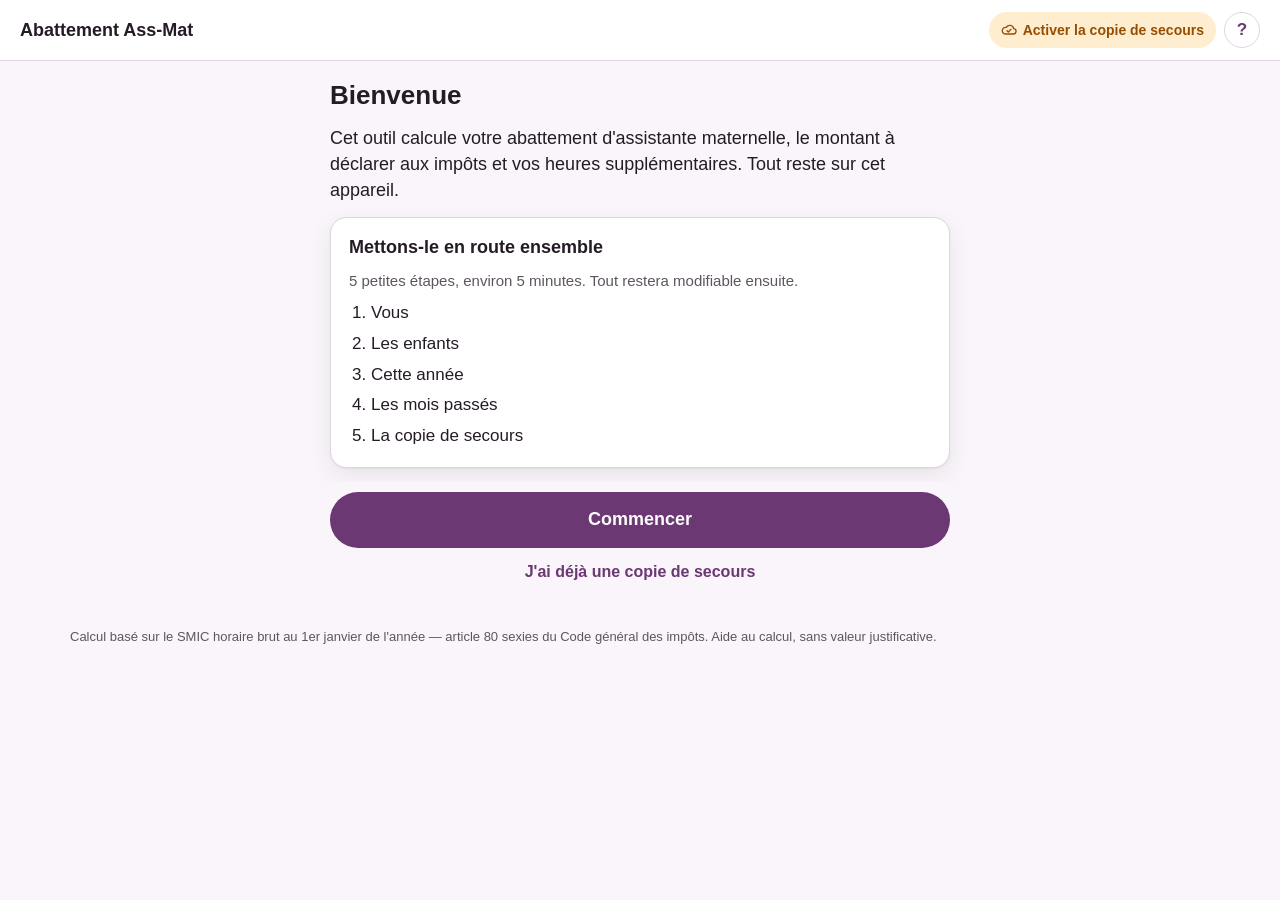
==== commit 2b20e29f: "fix(fiche): photo de l'iPhone jamais « sans réponse » Photo choisie dans l'album : rien ne se passai" ====
--- a/index.html
+++ b/index.html
@@ -74,8 +74,9 @@
   </nav>
 
   <!-- Reprendre une copie de secours (fichier choisi) -->
-  <input id="backup-file" type="file" accept=".json,application/json" multiple hidden />
-  <input id="photo-file" type="file" accept="image/*" hidden />
+  <!-- Invisibles mais présents (pas display:none) : l'iPhone relaie mal le choix d'un champ caché. -->
+  <input id="backup-file" type="file" accept=".json,application/json" multiple class="sr-only" tabindex="-1" aria-hidden="true" />
+  <input id="photo-file" type="file" accept="image/*" class="sr-only" tabindex="-1" aria-hidden="true" />
 
   <!-- Document imprimé (seul contenu visible à l'impression, construit au moment d'imprimer) -->
   <div id="print-doc" aria-hidden="true"></div>
@@ -117,6 +118,7 @@
   <script src="app/lib/render/calendar.js"></script>
   <script src="app/lib/render/month-panel.js"></script>
   <script src="app/lib/render/fiche-card.js"></script>
+  <script src="app/lib/render/review-table.js"></script>
   <script src="app/lib/render/review.js"></script>
   <script src="app/lib/render/day-kid.js"></script>
   <script src="app/lib/render/day-sheet.js"></script>
--- a/app/styles/35-photos-review.css
+++ b/app/styles/35-photos-review.css
@@ -3,7 +3,8 @@
    ----------------------------------------------------------------------------
    Miniatures recto / verso (Mon mois), visionneuse avec zoom, vérification
    semaine par semaine : la photo à gauche sur ordinateur, au-dessus sur
-   iPhone. Uniquement les jetons de 00-vars-base.css.
+   iPhone, puis la semaine en tableau comme la fiche. Uniquement les jetons
+   de 00-vars-base.css.
    ========================================================================== */
 
 /* --- Fiche du mois : une ligne par face --------------------------------------- */
@@ -15,12 +16,12 @@
 .fthumb.is-empty svg{ width: 26px; height: 26px; }
 
 /* --- Visionneuse : glisser pour déplacer, pincer ou − / + pour zoomer --------- */
-.pv{ display: grid; gap: 6px; min-width: 0; }
+.pv{ position: relative; min-width: 0; }
 .pv-pane{ overflow: auto; max-height: 62vh; border-radius: var(--r-sm); background: var(--surface-2); touch-action: pan-x pan-y; overscroll-behavior: contain; }
 .pv-pane img{ display: block; width: 100%; max-width: none; user-select: none; -webkit-user-select: none; }
-.pv-tools{ display: flex; align-items: center; justify-content: center; gap: 10px; }
+.pv-tools{ position: absolute; right: 8px; bottom: 8px; display: flex; align-items: center; gap: 4px; padding: 3px; border-radius: 999px; background: var(--surface); border: 1px solid var(--line); box-shadow: var(--shadow); }
 .pv-btn{ width: 44px; height: 44px; border-radius: 50%; border: 1px solid var(--line); background: var(--surface); font-size: 22px; font-weight: 700; line-height: 1; }
-.pv-zoom{ min-width: 4.5em; text-align: center; font-size: 14px; color: var(--muted); }
+.pv-zoom{ min-width: 3.6em; text-align: center; font-size: 13px; color: var(--muted); }
 .pv-full .pv-pane{ max-height: 72vh; }
 
 /* --- Choix à deux ou trois boutons (recto / verso, haut / bas) --------------- */
@@ -40,19 +41,38 @@
 .rv-tools{ display: flex; justify-content: space-between; gap: 6px; flex-wrap: wrap; }
 .rv-missing{ display: grid; gap: 10px; justify-items: start; padding: 12px 4px; }
 .rv-list{ display: grid; gap: 8px; align-content: start; min-width: 0; }
-.rv-day{ display: grid; grid-template-columns: 7em minmax(0, 1fr) auto; gap: 8px; align-items: center; min-height: 52px; text-align: left; border: 1px solid var(--line); background: var(--surface); border-radius: 12px; padding: 10px 12px; font-size: 15px; }
-.rv-day:hover{ background: var(--surface-2); }
-.rv-day.is-mod{ border: 2px solid var(--accent); padding: 9px 11px; }
-.rv-d{ font-weight: 800; }
-.rv-tag{ font-size: 12px; font-weight: 700; color: var(--accent); }
+
+/* Tableau de la semaine, disposé comme la fiche : A / D par enfant, un jour par colonne */
+.rvt-box{ display: grid; gap: 8px; min-width: 0; }
+.rvt-wrap{ overflow-x: auto; min-width: 0; }
+.rvt{ width: 100%; border-collapse: collapse; table-layout: fixed; font-size: 14px; font-variant-numeric: tabular-nums; background: var(--surface); }
+.rvt-c-name{ width: 5em; }
+.rvt-c-ad{ width: 1.6em; }
+.rvt th, .rvt td{ padding: 0; border: 1px solid var(--line); text-align: center; vertical-align: middle; }
+.rvt thead th{ border: 0; background: var(--bg); }
+.rvt tr.rvt-d > *, .rvt tr.rvt-a > th{ border-bottom: 2px solid var(--muted); }
+.rvt-name{ text-align: left !important; padding: 4px 6px !important; font-size: 13px; font-weight: 700; overflow-wrap: anywhere; background: var(--surface-2); }
+.rvt-ad{ font-size: 12px; font-weight: 700; color: var(--muted); background: var(--surface-2); }
+.rvt-day{ width: 100%; min-height: 44px; border: 0; background: transparent; display: grid; justify-items: center; padding: 2px 0 4px; font-size: 12px; color: var(--muted); }
+.rvt-day b{ font-size: 16px; color: var(--ink); }
+.rvt-tag{ font-size: 11px; font-weight: 700; color: var(--muted); }
+.rvt-tag.is-warn{ color: var(--warn); }
+.rvt-cell{ position: relative; width: 100%; min-height: 40px; border: 0; background: transparent; display: grid; place-content: center; gap: 1px; padding: 4px 2px; font-size: 14px; }
+.rvt-cell:hover{ background: var(--surface-2); }
+.rvt-cell.is-mod{ outline: 2px solid var(--accent); outline-offset: -2px; font-weight: 700; }
+.rvt-cell.is-abs{ min-height: 82px; color: var(--muted); font-style: italic; }
+.rvt-cell.is-min::after, .rvt-dot{ content: ""; width: 7px; height: 7px; border-radius: 50%; background: var(--warn); }
+.rvt-cell.is-min::after{ position: absolute; top: 3px; right: 3px; }
+.rvt-dot{ display: inline-block; vertical-align: middle; }
 .rv-foot{ display: flex; justify-content: flex-end; gap: 8px; flex-wrap: wrap; }
 .rv-end{ max-width: 560px; width: 100%; margin: 0 auto; }
 
 @media (max-width: 640px){
   .rv-body{ grid-template-columns: minmax(0, 1fr); gap: 12px; }
-  .rv-photo{ position: static; padding: 8px; }
-  .rv-photo .pv-pane{ max-height: 40vh; }
-  .rv-day{ grid-template-columns: 5.6em minmax(0, 1fr) auto; }
+  /* La photo reste en haut (sous l'en-tête) pendant que le tableau défile dessous. */
+  .rv-photo{ top: calc(57px + env(safe-area-inset-top, 0px)); z-index: 5; padding: 8px; }
+  .rv-photo .pv-pane{ max-height: 34vh; }
+  .rv-photo .pv-tools{ display: none; } /* iPhone : on zoome en pinçant, les boutons cacheraient des cases */
   .rv-foot{ display: grid; }
   .rv-foot .btn-primary{ order: -1; }
 }
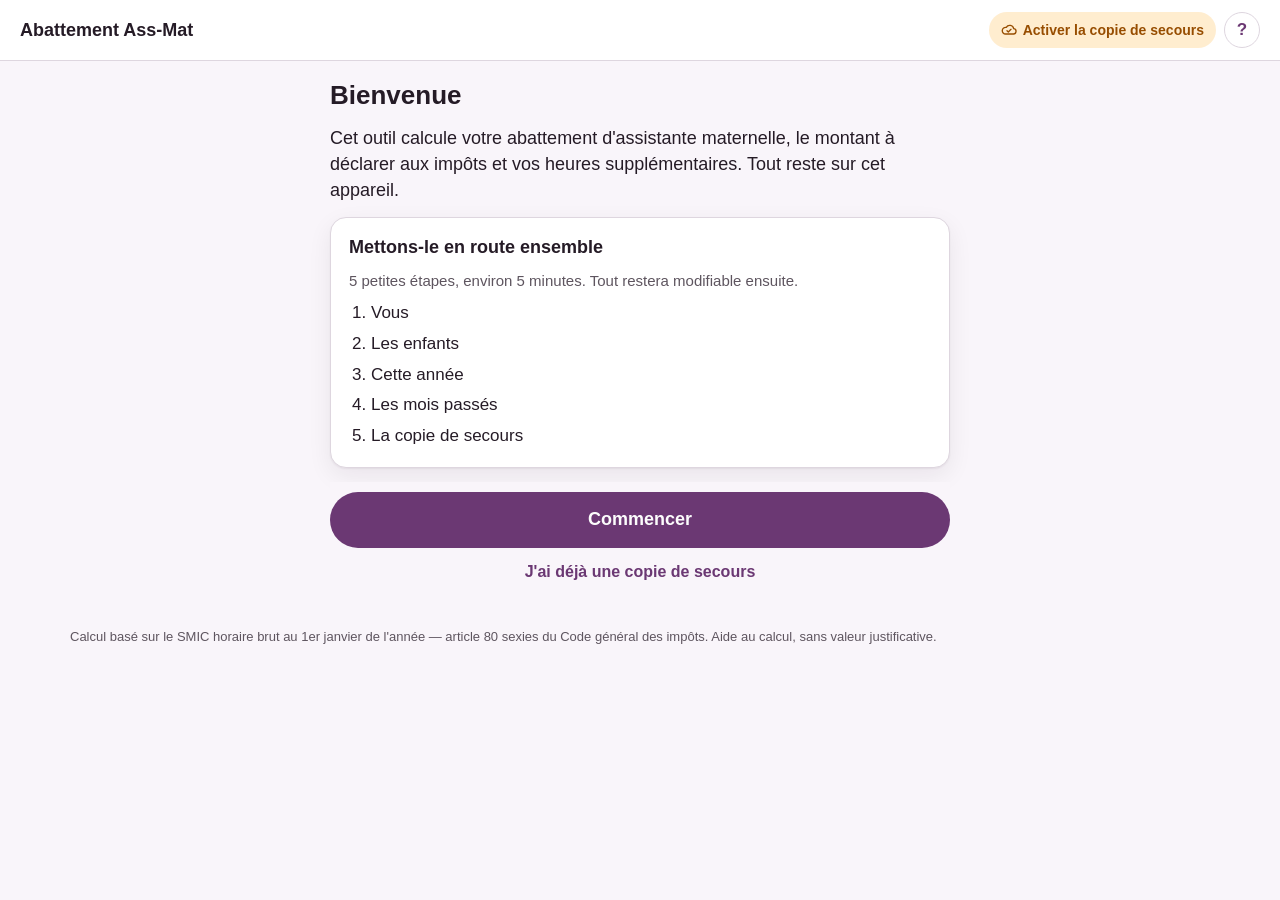
==== commit 900cff92: "feat(profil): « Tout effacer sur cet appareil » Mon profil › Vos données, à côté de « Effacer une an" ====
--- a/index.html
+++ b/index.html
@@ -126,6 +126,7 @@
   <script src="app/lib/render/today.js"></script>
   <script src="app/lib/render/profile-child.js"></script>
   <script src="app/lib/render/profile.js"></script>
+  <script src="app/lib/render/erase-all.js"></script>
   <script src="app/lib/render/year-view.js"></script>
   <script src="app/lib/render/prepare-year.js"></script>
   <script src="app/lib/render/backup.js"></script>
@@ -154,6 +155,7 @@
   <script src="app/ctrl/today.js"></script>
   <script src="app/ctrl/profile.js"></script>
   <script src="app/ctrl/profile-edit.js"></script>
+  <script src="app/ctrl/erase-all.js"></script>
   <script src="app/ctrl/year.js"></script>
   <script src="app/ctrl/onboarding-kids.js"></script>
   <script src="app/ctrl/onboarding-steps.js"></script>
--- a/app/styles/00-vars-base.css
+++ b/app/styles/00-vars-base.css
@@ -76,6 +76,8 @@
 .btn-primary{ background: var(--accent); color: var(--accent-ink); border-color: transparent; }
 .btn-primary:hover{ background: var(--accent); filter: brightness(1.08); }
 .btn[disabled]{ opacity: .45; cursor: not-allowed; }
+.btn-danger{ background: var(--warn); color: var(--accent-ink); border-color: transparent; }
+.btn-danger:hover{ background: var(--warn); filter: brightness(1.08); }
 .btn-quiet{ border: 0; background: transparent; color: var(--accent); padding: 0 8px; min-height: 36px; }
 .btn-quiet:hover{ background: var(--accent-soft); }
 .btn-big{ min-height: 56px; font-size: 18px; padding: 0 26px; }
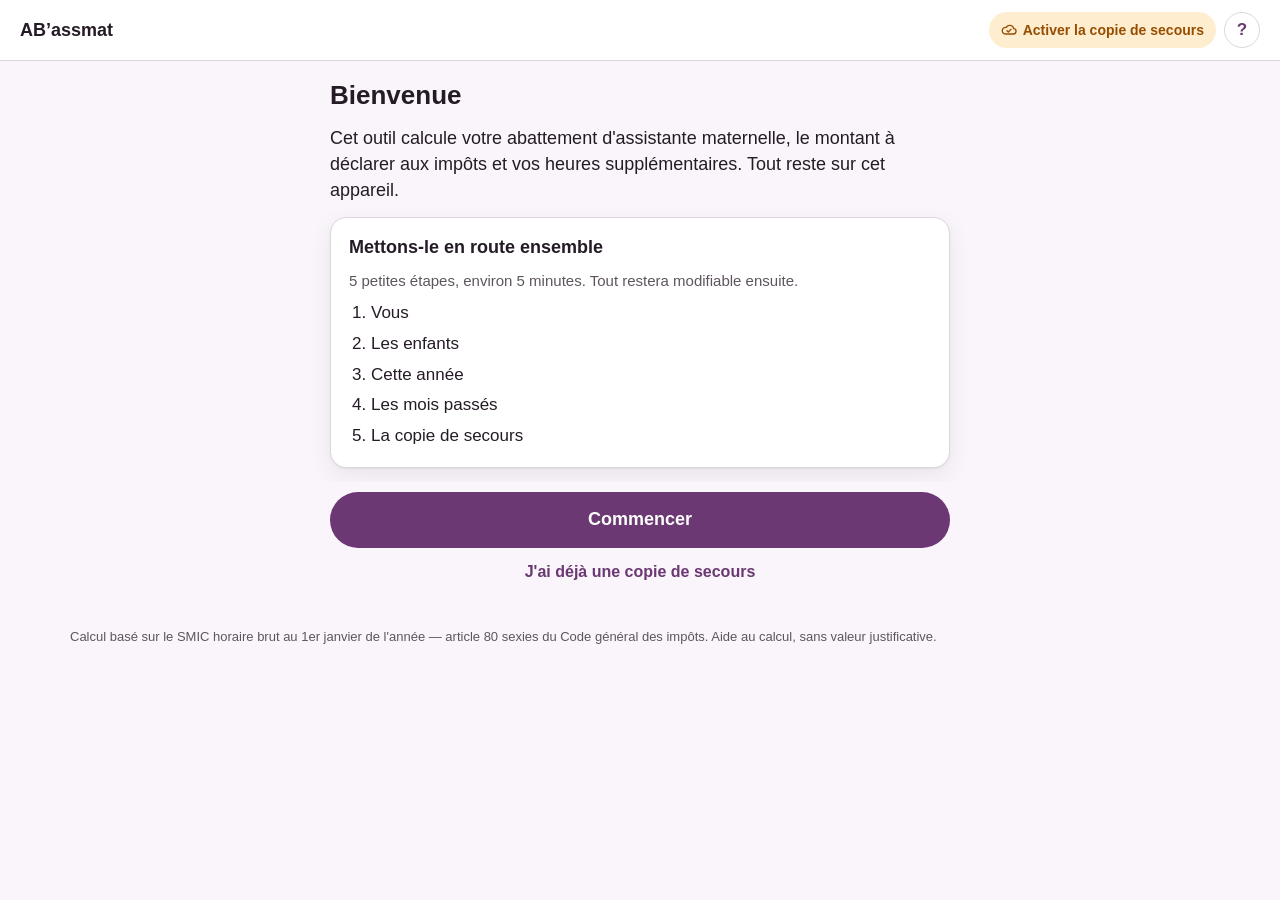
==== commit bb296ed7: "feat(installation): « Installez d'abord AB’assmat » avant la mise en route Sur téléphone seulement, " ====
--- a/index.html
+++ b/index.html
@@ -3,7 +3,7 @@
 <head>
   <meta charset="UTF-8" />
   <meta name="viewport" content="width=device-width, initial-scale=1.0, viewport-fit=cover" />
-  <title>Abattement Ass-Mat</title>
+  <title>AB’assmat</title>
 
   <!-- Écran (préfixe = ordre de chargement) ; 90-print.css : documents imprimés -->
   <link rel="stylesheet" href="app/styles/00-vars-base.css" />
@@ -23,12 +23,16 @@
   <meta name="theme-color" content="#2b2029" media="(prefers-color-scheme: dark)" />
   <link rel="icon" href="app/assets/icon.svg" type="image/svg+xml" />
   <link rel="apple-touch-icon" href="app/assets/apple-touch-icon.png" />
+  <!-- Nom sous l'icône de l'écran d'accueil (iPhone ; Android : short_name du manifest) -->
+  <meta name="apple-mobile-web-app-title" content="AB’assmat" />
+  <meta name="apple-mobile-web-app-capable" content="yes" />
+  <meta name="mobile-web-app-capable" content="yes" />
 </head>
 <body>
 
   <!-- En-tête : nom, 4 onglets (ordinateur), copie de secours, aide -->
   <header class="top">
-    <span class="brand">Abattement Ass-Mat</span>
+    <span class="brand">AB’assmat</span>
     <nav class="tabs" aria-label="Sections">
       <button type="button" data-tab="today">
         <svg class="i" viewBox="0 0 24 24" fill="none" stroke="currentColor" stroke-width="2" stroke-linecap="round" stroke-linejoin="round" aria-hidden="true"><circle cx="12" cy="13" r="8"/><path d="M12 9v4l2.5 2.5M9 2h6"/></svg><span>Aujourd'hui</span>
@@ -133,6 +137,7 @@
   <script src="app/lib/render/onboarding.js"></script>
   <script src="app/lib/render/onb-kids.js"></script>
   <script src="app/lib/render/onb-steps.js"></script>
+  <script src="app/lib/render/install.js"></script>
   <script src="app/lib/render/print-common.js"></script>
   <script src="app/lib/render/print-month.js"></script>
   <script src="app/lib/render/print-year.js"></script>
@@ -159,6 +164,7 @@
   <script src="app/ctrl/year.js"></script>
   <script src="app/ctrl/onboarding-kids.js"></script>
   <script src="app/ctrl/onboarding-steps.js"></script>
+  <script src="app/ctrl/install.js"></script>
   <script src="app/ctrl/onboarding.js"></script>
   <script src="app/app.js"></script>
 </body>
--- a/app/styles/70-onboarding.css
+++ b/app/styles/70-onboarding.css
@@ -17,6 +17,7 @@
 .lead{ font-size: 18px; }
 .onb-foot{ position: sticky; bottom: 0; display: grid; gap: 6px; background: var(--bg); padding-block: 10px calc(10px + env(safe-area-inset-bottom, 0px)); }
 .onb-foot .btn-big{ width: 100%; }
+.onb-foot.is-static{ position: static; } /* installation : les boutons après les gestes, pas par-dessus */
 .onb-steps{ margin: 0; padding-left: 22px; display: grid; gap: 6px; }
 .onb .field :is(input[type="text"], input[type="date"], select){ width: 100%; }
 
@@ -42,6 +43,17 @@
 .note.ok{ background: var(--ok-soft); color: var(--ok); font-weight: 650; }
 .note.warn{ background: var(--warn-soft); }
 
+/* Installer AB’assmat : l'icône telle qu'elle apparaîtra, puis les gestes un par un */
+.inst-app{ display: grid; justify-items: center; gap: 6px; padding-block: 4px; }
+.inst-app img{ width: 76px; height: 76px; border-radius: 17px; box-shadow: var(--shadow); }
+.inst-app span{ font-size: 14px; font-weight: 650; }
+.inst-steps{ list-style: none; margin: 0; padding: 0; display: grid; gap: 10px; counter-reset: inst; }
+.inst-steps li{ display: flex; gap: 12px; align-items: flex-start; background: var(--surface); border: 1px solid var(--line); border-radius: 14px; padding: 12px 14px; counter-increment: inst; }
+.inst-ic{ width: 40px; height: 40px; border-radius: 12px; background: var(--accent-soft); color: var(--accent); display: grid; place-items: center; flex: 0 0 auto; }
+.inst-ic svg{ width: 22px; height: 22px; }
+.inst-txt{ display: grid; gap: 2px; min-width: 0; }
+.inst-txt b::before{ content: counter(inst) ". "; }
+
 /* C'est prêt : le rythme d'utilisation ; carte de reprise (Aujourd'hui) */
 .onb-rhythm{ display: grid; gap: 10px; }
 .onb-rhythm .card{ gap: 4px; }
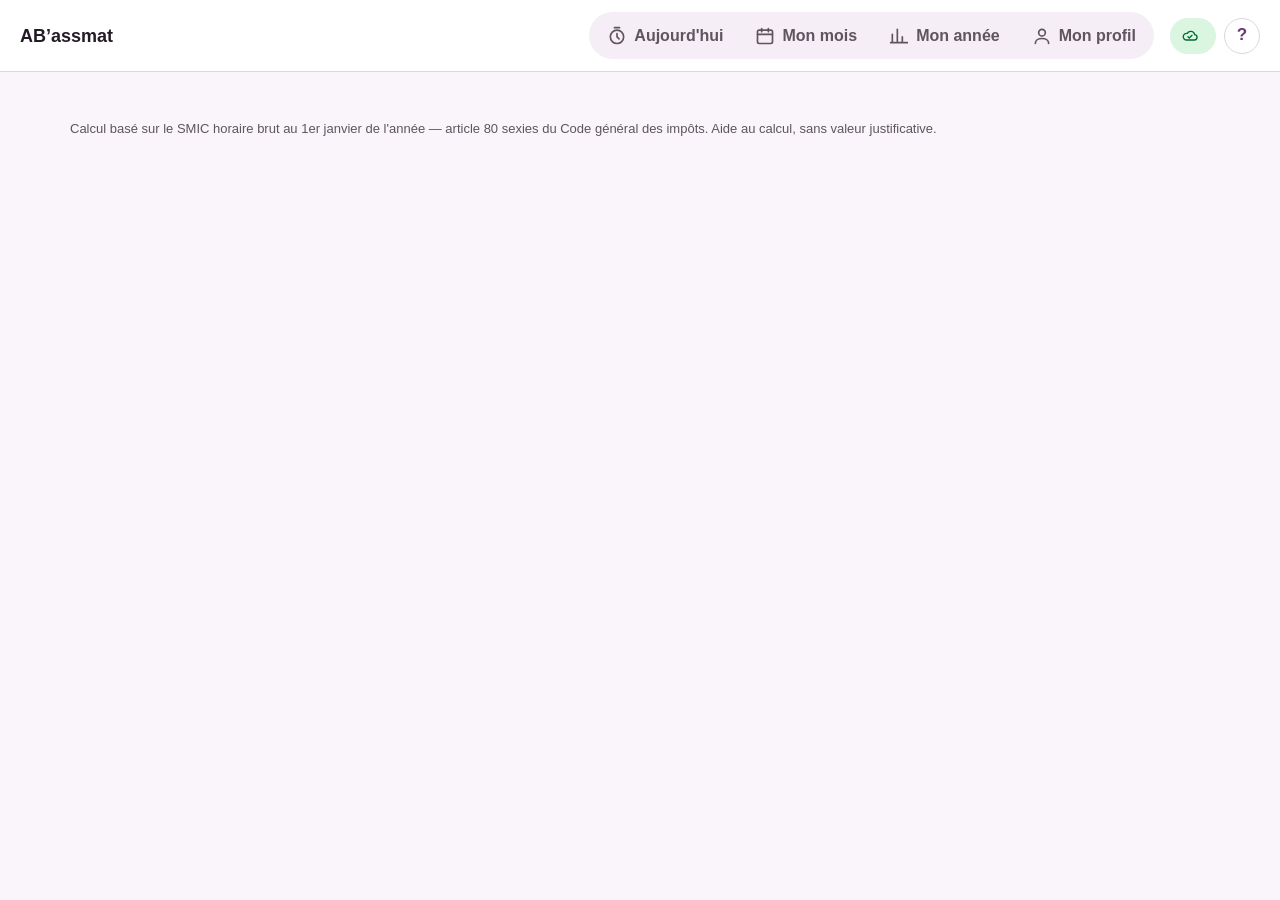
==== commit 0580efcc: "feat(nom): l'outil s'appelle AB’assmat Nom sous l'icône de l'écran d'accueil (short_name du manifest" ====
--- a/index.html
+++ b/index.html
@@ -137,7 +137,6 @@
   <script src="app/lib/render/onboarding.js"></script>
   <script src="app/lib/render/onb-kids.js"></script>
   <script src="app/lib/render/onb-steps.js"></script>
-  <script src="app/lib/render/install.js"></script>
   <script src="app/lib/render/print-common.js"></script>
   <script src="app/lib/render/print-month.js"></script>
   <script src="app/lib/render/print-year.js"></script>
@@ -164,7 +163,6 @@
   <script src="app/ctrl/year.js"></script>
   <script src="app/ctrl/onboarding-kids.js"></script>
   <script src="app/ctrl/onboarding-steps.js"></script>
-  <script src="app/ctrl/install.js"></script>
   <script src="app/ctrl/onboarding.js"></script>
   <script src="app/app.js"></script>
 </body>
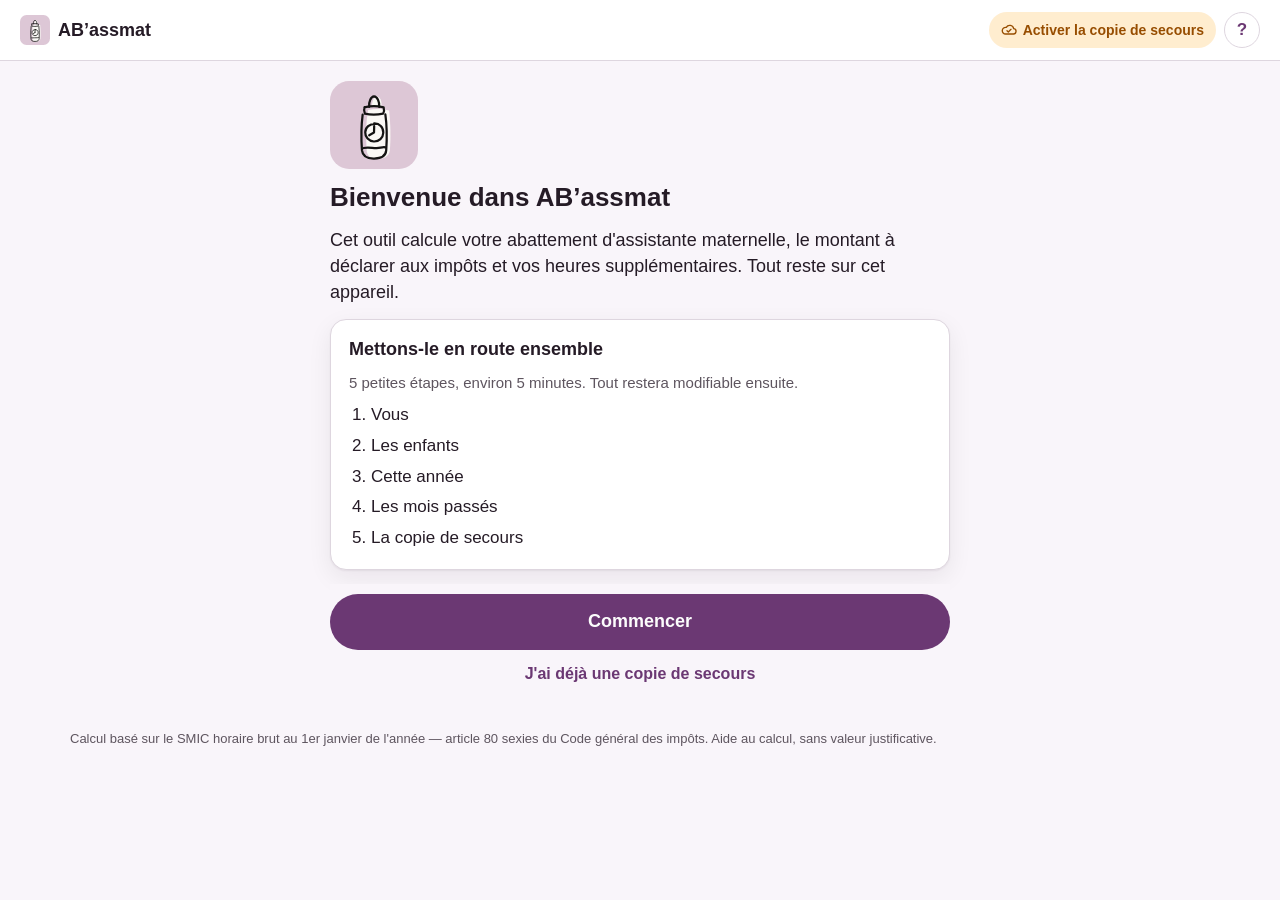
==== commit a49a7dd2: "feat(logo): le biberon-horloge dessiné à la main, sur fond mauve Piste A retenue, fond mauve. Dessin" ====
--- a/index.html
+++ b/index.html
@@ -32,7 +32,7 @@
 
   <!-- En-tête : nom, 4 onglets (ordinateur), copie de secours, aide -->
   <header class="top">
-    <span class="brand">AB’assmat</span>
+    <span class="brand"><img src="app/assets/icon.svg" alt="" width="30" height="30" />AB’assmat</span>
     <nav class="tabs" aria-label="Sections">
       <button type="button" data-tab="today">
         <svg class="i" viewBox="0 0 24 24" fill="none" stroke="currentColor" stroke-width="2" stroke-linecap="round" stroke-linejoin="round" aria-hidden="true"><circle cx="12" cy="13" r="8"/><path d="M12 9v4l2.5 2.5M9 2h6"/></svg><span>Aujourd'hui</span>
@@ -137,6 +137,7 @@
   <script src="app/lib/render/onboarding.js"></script>
   <script src="app/lib/render/onb-kids.js"></script>
   <script src="app/lib/render/onb-steps.js"></script>
+  <script src="app/lib/render/install.js"></script>
   <script src="app/lib/render/print-common.js"></script>
   <script src="app/lib/render/print-month.js"></script>
   <script src="app/lib/render/print-year.js"></script>
@@ -163,6 +164,7 @@
   <script src="app/ctrl/year.js"></script>
   <script src="app/ctrl/onboarding-kids.js"></script>
   <script src="app/ctrl/onboarding-steps.js"></script>
+  <script src="app/ctrl/install.js"></script>
   <script src="app/ctrl/onboarding.js"></script>
   <script src="app/app.js"></script>
 </body>
--- a/app/styles/10-shell.css
+++ b/app/styles/10-shell.css
@@ -6,7 +6,8 @@
    ========================================================================== */
 
 .top{ position: sticky; top: 0; z-index: 20; display: flex; align-items: center; gap: 16px; padding: 12px 20px; padding-top: calc(12px + env(safe-area-inset-top, 0px)); border-bottom: 1px solid var(--line); background: var(--surface); flex-wrap: wrap; }
-.brand{ font-weight: 800; font-size: 18px; margin-right: auto; }
+.brand{ display: inline-flex; align-items: center; gap: 8px; font-weight: 800; font-size: 18px; margin-right: auto; }
+.brand img{ width: 30px; height: 30px; flex: 0 0 auto; }
 .tabs{ display: flex; gap: 4px; background: var(--surface-2); padding: 4px; border-radius: 999px; flex-wrap: wrap; }
 .tabs button{ display: inline-flex; align-items: center; gap: 7px; border: 0; background: transparent; padding: 8px 14px; border-radius: 999px; font-weight: 650; font-size: 16px; color: var(--muted); }
 .tabs button[aria-current="page"]{ background: var(--accent); color: var(--accent-ink); }
--- a/app/styles/70-onboarding.css
+++ b/app/styles/70-onboarding.css
@@ -14,6 +14,7 @@
 .onb-progress span{ height: 6px; border-radius: 3px; background: var(--surface-2); }
 .onb-progress span.on{ background: var(--accent); }
 .onb-title{ font-size: 26px; line-height: 1.15; }
+.onb-logo{ width: 88px; height: 88px; }
 .lead{ font-size: 18px; }
 .onb-foot{ position: sticky; bottom: 0; display: grid; gap: 6px; background: var(--bg); padding-block: 10px calc(10px + env(safe-area-inset-bottom, 0px)); }
 .onb-foot .btn-big{ width: 100%; }
@@ -45,7 +46,7 @@
 
 /* Installer AB’assmat : l'icône telle qu'elle apparaîtra, puis les gestes un par un */
 .inst-app{ display: grid; justify-items: center; gap: 6px; padding-block: 4px; }
-.inst-app img{ width: 76px; height: 76px; border-radius: 17px; box-shadow: var(--shadow); }
+.inst-app img{ width: 76px; height: 76px; }
 .inst-app span{ font-size: 14px; font-weight: 650; }
 .inst-steps{ list-style: none; margin: 0; padding: 0; display: grid; gap: 10px; counter-reset: inst; }
 .inst-steps li{ display: flex; gap: 12px; align-items: flex-start; background: var(--surface); border: 1px solid var(--line); border-radius: 14px; padding: 12px 14px; counter-increment: inst; }
